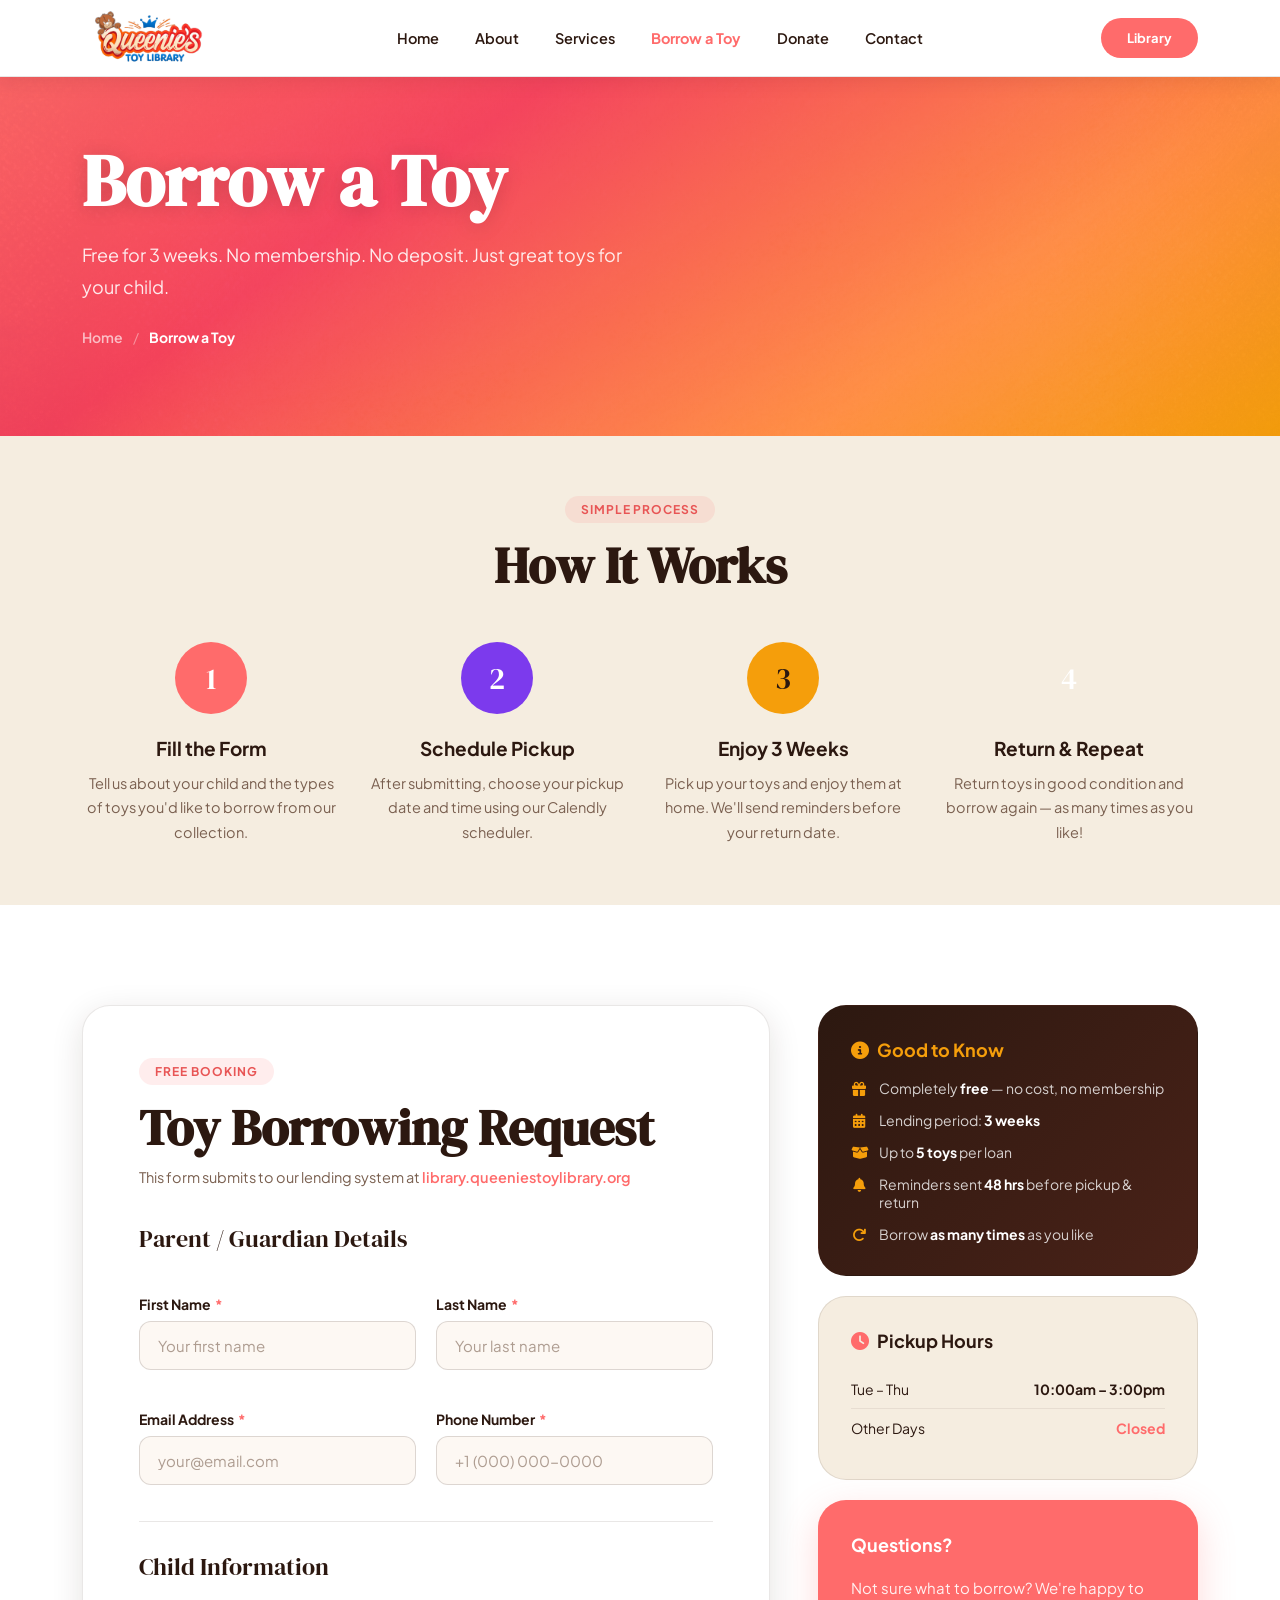
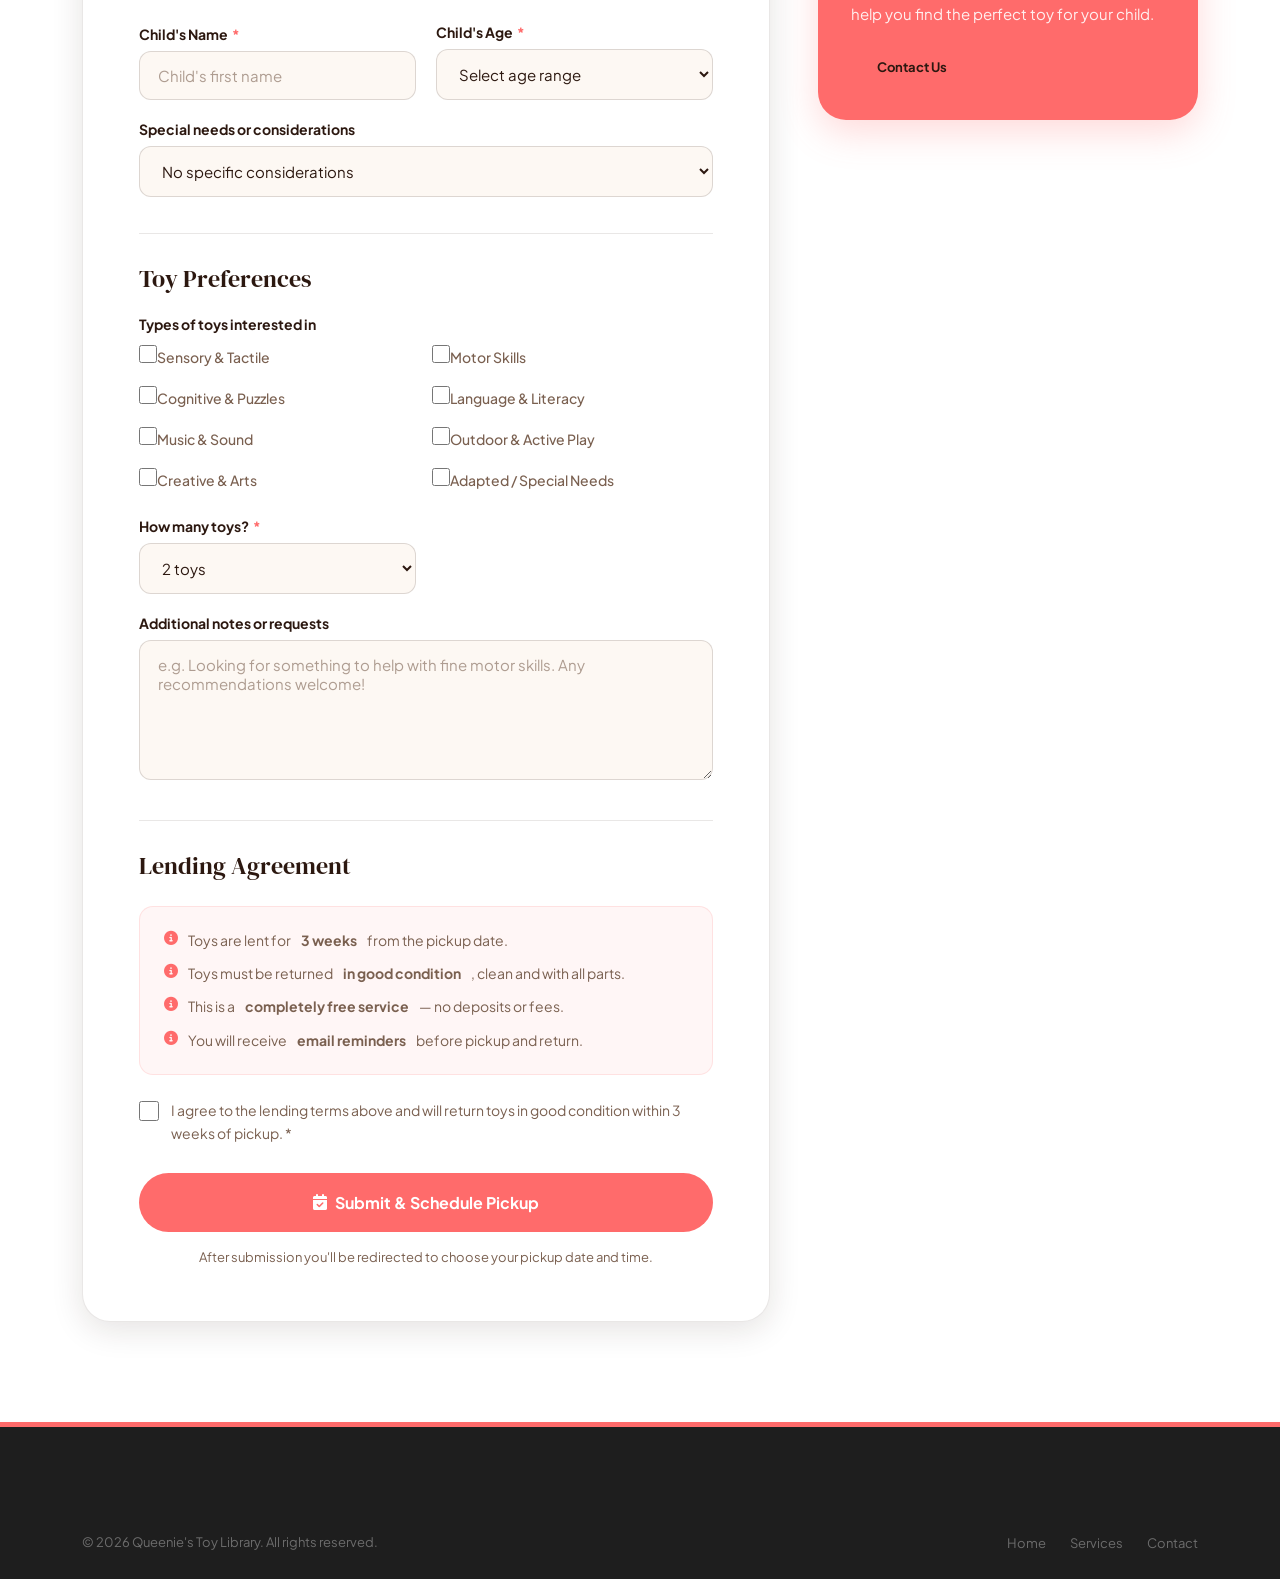
==== pages/borrow.html @ 1e88a16b "Folder changed" ====
<!DOCTYPE html>
<html lang="en">
<head>
<meta charset="UTF-8"><meta name="viewport" content="width=device-width, initial-scale=1.0">
<title>Borrow a Toy — Queenie's Toy Library</title>
<link rel="icon" href="../images/logo.png">
<link rel="stylesheet" href="https://cdnjs.cloudflare.com/ajax/libs/font-awesome/6.4.0/css/all.min.css">
<link rel="stylesheet" href="../css/style.css">
</head>
<body>
<div id="preloader"><img src="../images/logo.png" alt=""><div class="preloader-bar"><div class="preloader-fill"></div></div></div>
<nav class="nav" id="nav"><div class="container"><div class="nav-inner">
  <a href="../index.html" class="nav-logo"><img src="../images/logo.png" alt="Queenie's Toy Library" class="dark"></a>
  <div class="nav-links"><a href="../index.html">Home</a><a href="about.html">About</a><a href="services.html">Services</a><a href="borrow.html" class="active">Borrow a Toy</a><a href="donate.html">Donate</a><a href="contact.html">Contact</a></div>
  <div class="nav-cta"><a href="https://library.queeniestoylibrary.org" class="btn btn-coral btn-sm">Library</a></div>
  <div class="hamburger" id="ham"><span></span><span></span><span></span></div>
</div></div></nav>
<div class="mobile-nav" id="mobileNav"><button class="mobile-close" id="mClose">&times;</button><a href="../index.html">Home</a><a href="about.html">About</a><a href="services.html">Services</a><a href="donate.html">Donate</a><a href="contact.html">Contact</a><div class="mobile-cta"><a href="https://library.queeniestoylibrary.org" class="btn btn-coral" style="width:100%;justify-content:center;">Library</a></div></div>

<section class="page-hero">
  <div class="container page-hero-inner">
    <h1>Borrow a Toy</h1>
    <p>Free for 3 weeks. No membership. No deposit. Just great toys for your child.</p>
    <div class="breadcrumb"><a href="../index.html">Home</a><span>/</span><span class="current">Borrow a Toy</span></div>
  </div>
</section>

<!-- How it works -->
<section class="section--sm section-cream2">
  <div class="container">
    <div class="section-header center fade-up" style="margin-bottom:48px;">
      <span class="section-eyebrow"><span class="pill pill-coral">Simple Process</span></span>
      <h2 class="section-title">How It Works</h2>
    </div>
    <div class="hiw-grid">
      <div class="hiw-step fade-up"><div class="hiw-num" style="background:var(--coral);">1</div><h4>Fill the Form</h4><p>Tell us about your child and the types of toys you'd like to borrow from our collection.</p></div>
      <div class="hiw-step fade-up" style="transition-delay:.08s"><div class="hiw-num" style="background:#7C3AED;">2</div><h4>Schedule Pickup</h4><p>After submitting, choose your pickup date and time using our Calendly scheduler.</p></div>
      <div class="hiw-step fade-up" style="transition-delay:.16s"><div class="hiw-num" style="background:var(--amber);color:var(--plum);">3</div><h4>Enjoy 3 Weeks</h4><p>Pick up your toys and enjoy them at home. We'll send reminders before your return date.</p></div>
      <div class="hiw-step fade-up" style="transition-delay:.24s"><div class="hiw-num" style="background:var(--plum);">4</div><h4>Return &amp; Repeat</h4><p>Return toys in good condition and borrow again — as many times as you like!</p></div>
    </div>
  </div>
</section>

<!-- Form -->
<section class="section section-white">
  <div class="container">
    <div class="form-wrapper">
      <div class="form-card fade-up">
        <span class="section-eyebrow"><span class="pill pill-coral">Free Booking</span></span>
        <h2 class="section-title" style="margin-bottom:8px;">Toy Borrowing Request</h2>
        <p style="color:var(--muted);font-size:1.45rem;margin-bottom:32px;">This form submits to our lending system at <a href="https://library.queeniestoylibrary.org" style="color:var(--coral);font-weight:600;">library.queeniestoylibrary.org</a></p>

        <form action="https://library.queeniestoylibrary.org/booking.php" method="POST">
          <input type="hidden" name="form_type" value="borrow">

          <div class="form-section-title">Parent / Guardian Details</div>
          <div class="form-row">
            <div class="form-group"><label>First Name <span class="req">*</span></label><input type="text" name="first_name" placeholder="Your first name" required></div>
            <div class="form-group"><label>Last Name <span class="req">*</span></label><input type="text" name="last_name" placeholder="Your last name" required></div>
          </div>
          <div class="form-row" style="margin-top:20px;">
            <div class="form-group"><label>Email Address <span class="req">*</span></label><input type="email" name="email" placeholder="your@email.com" required></div>
            <div class="form-group"><label>Phone Number <span class="req">*</span></label><input type="tel" name="phone" placeholder="+1 (000) 000-0000" required></div>
          </div>

          <div class="form-section-title">Child Information</div>
          <div class="form-row">
            <div class="form-group"><label>Child's Name <span class="req">*</span></label><input type="text" name="child_name" placeholder="Child's first name" required></div>
            <div class="form-group"><label>Child's Age <span class="req">*</span></label>
              <select name="child_age" required>
                <option value="">Select age range</option>
                <option>0 – 12 months</option><option>1 – 2 years</option><option>2 – 3 years</option>
                <option>3 – 5 years</option><option>5 – 7 years</option><option>7 – 10 years</option><option>10+ years</option>
              </select>
            </div>
          </div>
          <div class="form-group" style="margin-top:20px;"><label>Special needs or considerations</label>
            <select name="special_needs">
              <option>No specific considerations</option><option>Developmental delay</option>
              <option>Sensory processing needs</option><option>Physical disability</option>
              <option>Autism spectrum</option><option>Other (describe in notes)</option>
            </select>
          </div>

          <div class="form-section-title">Toy Preferences</div>
          <div class="form-group"><label>Types of toys interested in</label>
            <div class="check-grid" style="margin-top:12px;">
              <label class="check-opt"><input type="checkbox" name="toy_types[]" value="sensory"><span>Sensory &amp; Tactile</span></label>
              <label class="check-opt"><input type="checkbox" name="toy_types[]" value="motor"><span>Motor Skills</span></label>
              <label class="check-opt"><input type="checkbox" name="toy_types[]" value="cognitive"><span>Cognitive &amp; Puzzles</span></label>
              <label class="check-opt"><input type="checkbox" name="toy_types[]" value="language"><span>Language &amp; Literacy</span></label>
              <label class="check-opt"><input type="checkbox" name="toy_types[]" value="music"><span>Music &amp; Sound</span></label>
              <label class="check-opt"><input type="checkbox" name="toy_types[]" value="outdoor"><span>Outdoor &amp; Active Play</span></label>
              <label class="check-opt"><input type="checkbox" name="toy_types[]" value="creative"><span>Creative &amp; Arts</span></label>
              <label class="check-opt"><input type="checkbox" name="toy_types[]" value="adapted"><span>Adapted / Special Needs</span></label>
            </div>
          </div>
          <div class="form-row" style="margin-top:20px;">
            <div class="form-group"><label>How many toys? <span class="req">*</span></label>
              <select name="toy_count" required>
                <option value="1">1 toy</option><option value="2" selected>2 toys</option>
                <option value="3">3 toys</option><option value="4">4 toys</option><option value="5">5 toys (max)</option>
              </select>
            </div>
          </div>
          <div class="form-group" style="margin-top:20px;"><label>Additional notes or requests</label>
            <textarea name="notes" placeholder="e.g. Looking for something to help with fine motor skills. Any recommendations welcome!"></textarea>
          </div>

          <div class="form-section-title">Lending Agreement</div>
          <div class="terms-notice">
            <ul>
              <li><i class="fas fa-info-circle"></i>Toys are lent for <strong>3 weeks</strong> from the pickup date.</li>
              <li><i class="fas fa-info-circle"></i>Toys must be returned <strong>in good condition</strong>, clean and with all parts.</li>
              <li><i class="fas fa-info-circle"></i>This is a <strong>completely free service</strong> — no deposits or fees.</li>
              <li><i class="fas fa-info-circle"></i>You will receive <strong>email reminders</strong> before pickup and return.</li>
            </ul>
          </div>
          <label class="agree-wrap"><input type="checkbox" required><span>I agree to the lending terms above and will return toys in good condition within 3 weeks of pickup. <span class="req">*</span></span></label>
          <button type="submit" class="btn btn-coral form-submit"><i class="fas fa-calendar-check"></i> Submit &amp; Schedule Pickup</button>
          <p class="form-note">After submission you'll be redirected to choose your pickup date and time.</p>
        </form>
      </div>

      <!-- Sidebar -->
      <div class="sidebar-stack fade-up" style="transition-delay:.15s;">
        <div class="sidebar-widget dark">
          <h4><i class="fas fa-info-circle" style="margin-right:8px;"></i>Good to Know</h4>
          <ul class="info-rows dark">
            <li><i class="fas fa-gift"></i><span>Completely <strong>free</strong> — no cost, no membership</span></li>
            <li><i class="fas fa-calendar-alt"></i><span>Lending period: <strong>3 weeks</strong></span></li>
            <li><i class="fas fa-box-open"></i><span>Up to <strong>5 toys</strong> per loan</span></li>
            <li><i class="fas fa-bell"></i><span>Reminders sent <strong>48 hrs</strong> before pickup &amp; return</span></li>
            <li><i class="fas fa-redo"></i><span>Borrow <strong>as many times</strong> as you like</span></li>
          </ul>
        </div>
        <div class="sidebar-widget cream">
          <h4 style="color:var(--plum);"><i class="fas fa-clock" style="color:var(--coral);margin-right:8px;"></i>Pickup Hours</h4>
          <ul class="hours-rows">
            <li><span>Tue – Thu</span><span class="val">10:00am – 3:00pm</span></li>
            
            <li><span>Other Days</span><span class="closed">Closed</span></li>
          </ul>
        </div>
        <div class="sidebar-widget coral">
          <h4>Questions?</h4>
          <p>Not sure what to borrow? We're happy to help you find the perfect toy for your child.</p>
          <a href="contact.html" class="btn btn-plum btn-sm">Contact Us</a>
        </div>
      </div>
    </div>
  </div>
</section>

<footer class="footer"><div class="container"><div class="footer-bottom"><p>&copy; 2026 Queenie's Toy Library. All rights reserved.</p><div class="footer-bottom-links"><a href="../index.html">Home</a><a href="services.html">Services</a><a href="contact.html">Contact</a></div></div></div></footer>
<div id="btt"><i class="fas fa-arrow-up"></i></div>
<script src="../js/jquery.min.js"></script>
<script>
  window.addEventListener('load',()=>{setTimeout(()=>{document.getElementById('preloader').classList.add('done');},800);});
  const nav=document.getElementById('nav');window.addEventListener('scroll',()=>{nav.classList.toggle('scrolled',window.scrollY>60);document.getElementById('btt').classList.toggle('show',window.scrollY>500);});
  document.getElementById('ham').addEventListener('click',()=>document.getElementById('mobileNav').classList.add('open'));
  document.getElementById('mClose').addEventListener('click',()=>document.getElementById('mobileNav').classList.remove('open'));
  document.getElementById('btt').addEventListener('click',()=>window.scrollTo({top:0,behavior:'smooth'}));
  const obs=new IntersectionObserver(e=>e.forEach(x=>{if(x.isIntersecting)x.target.classList.add('visible');}),{threshold:.12});
  document.querySelectorAll('.fade-up').forEach(el=>obs.observe(el));
</script>
</body></html>
---- css/style.css ----
@import url('https://fonts.googleapis.com/css2?family=DM+Serif+Display:ital@0;1&family=Plus+Jakarta+Sans:wght@400;500;600;700;800&display=swap');

/* ── Variables ── */
:root {
  --cream:   #FDF8F3;
  --cream2:  #F5EDE0;
  --dark:    #2C1810;      /* warm dark brown — replaces cold plum everywhere */
  --dark2:   #3D2314;
  --coral:   #FF6B6B;
  --coral2:  #E85555;
  --amber:   #F59E0B;
  --sage:    #10B981;
  --rose:    #F43F5E;
  --muted:   #7A6050;
  --border:  rgba(44,24,16,0.10);
  --white:   #ffffff;
  --shadow-sm: 0 2px 12px rgba(44,24,16,0.08);
  --shadow:    0 8px 32px rgba(44,24,16,0.12);
  --shadow-lg: 0 20px 60px rgba(44,24,16,0.18);
  --radius:  16px;
  --radius-lg: 28px;
}

/* ── Reset ── */
*, *::before, *::after { box-sizing: border-box; margin: 0; padding: 0; }
html { font-size: 62.5%; scroll-behavior: smooth; }
body {
  font-family: 'Plus Jakarta Sans', sans-serif;
  font-size: 1.6rem;
  color: var(--dark);
  background: var(--cream);
  overflow-x: hidden;
  -webkit-font-smoothing: antialiased;
}
img { max-width: 100%; display: block; }
a { text-decoration: none; color: inherit; transition: all .25s ease; }
ul { list-style: none; }
button { font-family: inherit; cursor: pointer; border: none; }

/* ── Layout ── */
.container { max-width: 1180px; margin: 0 auto; padding: 0 32px; }
.container--wide { max-width: 1380px; margin: 0 auto; padding: 0 40px; }

/* ── Typography ── */
.display { font-family: 'DM Serif Display', serif; }
h1,h2,h3 { font-family: 'DM Serif Display', serif; line-height: 1.15; }
h1 { font-size: clamp(4rem, 6vw, 7.2rem); }
h2 { font-size: clamp(3rem, 4vw, 5rem); }
h3 { font-size: clamp(2.2rem, 3vw, 3.2rem); }
h4 { font-size: 2rem; font-weight: 700; line-height: 1.3; }
h5 { font-size: 1.7rem; font-weight: 700; }
p { line-height: 1.8; }

/* ── Buttons ── */
.btn {
  display: inline-flex; align-items: center; gap: 8px;
  padding: 15px 34px; border-radius: 100px;
  font-family: 'Plus Jakarta Sans', sans-serif;
  font-weight: 700; font-size: 1.5rem;
  transition: all .3s cubic-bezier(.34,1.56,.64,1);
  cursor: pointer; border: 2px solid transparent;
  white-space: nowrap;
}
.btn-coral  { background: var(--coral); color: #fff; }
.btn-coral:hover  { background: var(--coral2); transform: translateY(-3px); box-shadow: 0 12px 32px rgba(255,107,107,.35); color: #fff; }
.btn-dark   { background: var(--dark); color: #fff; }
.btn-dark:hover   { background: var(--dark2); transform: translateY(-3px); box-shadow: 0 12px 32px rgba(44,24,16,.3); color: #fff; }
.btn-ghost  { background: transparent; color: var(--dark); border-color: var(--dark); }
.btn-ghost:hover  { background: var(--dark); color: #fff; transform: translateY(-3px); }
.btn-ghost-white { background: transparent; color: #fff; border-color: rgba(255,255,255,.6); }
.btn-ghost-white:hover { background: rgba(255,255,255,.15); transform: translateY(-2px); color: #fff; }
.btn-ghost-dark  { background: transparent; color: var(--dark); border-color: rgba(44,24,16,.4); }
.btn-ghost-dark:hover  { background: var(--dark); color: #fff; transform: translateY(-2px); }
.btn-amber  { background: var(--amber); color: var(--dark); }
.btn-amber:hover  { background: #D97706; transform: translateY(-3px); box-shadow: 0 12px 32px rgba(245,158,11,.35); color: var(--dark); }
.btn-white  { background: #fff; color: var(--coral); }
.btn-white:hover  { background: var(--cream); transform: translateY(-3px); box-shadow: 0 12px 32px rgba(0,0,0,.15); color: var(--coral2); }
.btn-lg { padding: 18px 44px; font-size: 1.7rem; }
.btn-sm { padding: 10px 24px; font-size: 1.3rem; }

/* ── Pill labels ── */
.pill {
  display: inline-flex; align-items: center; gap: 6px;
  padding: 6px 16px; border-radius: 100px;
  font-size: 1.2rem; font-weight: 700;
  letter-spacing: .08em; text-transform: uppercase;
}
.pill-coral { background: rgba(255,107,107,.12); color: var(--coral2); }
.pill-amber { background: rgba(245,158,11,.12); color: #B45309; }
.pill-sage  { background: rgba(16,185,129,.12); color: #047857; }
.pill-dark  { background: rgba(44,24,16,.08); color: var(--dark); }

/* ── Section spacing ── */
.section { padding: 100px 0; }
.section--sm { padding: 60px 0; }
.section--lg { padding: 130px 0; }
.section-cream  { background: var(--cream); }
.section-cream2 { background: var(--cream2); }
.section-white  { background: #fff; }
/* Warm gradient accent sections — replaces all cold dark sections */
.section-dark   { background: linear-gradient(135deg, #2C1810 0%, #4A2218 100%); }
.section-warm   { background: linear-gradient(135deg, #FF6B6B 0%, #F43F5E 40%, #FF8C42 100%); }
.section-amber-warm { background: linear-gradient(135deg, #F59E0B 0%, #EF6C00 100%); }

/* ── Section header ── */
.section-header { margin-bottom: 64px; }
.section-header.center { text-align: center; }
.section-header.center .section-sub { margin: 0 auto; }
.section-eyebrow { display: block; margin-bottom: 14px; }
.section-title { color: var(--dark); margin-bottom: 18px; }
.section-title.white { color: #fff; }
.section-sub { font-size: 1.7rem; color: var(--muted); line-height: 1.8; max-width: 580px; }
.section-sub.white { color: rgba(255,255,255,.78); }

/* ── Preloader — warm coral ── */
#preloader {
  position: fixed; inset: 0;
  background: #fff;
  display: flex; flex-direction: column; align-items: center; justify-content: center;
  z-index: 99999; transition: opacity .6s ease .2s, visibility .6s ease .2s;
}
#preloader.done { opacity: 0; visibility: hidden; }
#preloader img { width: 240px; height: auto; margin-bottom: 28px; }
.preloader-bar { width: 180px; height: 4px; background: rgba(255,107,107,.2); border-radius: 4px; overflow: hidden; }
.preloader-fill { height: 100%; background: var(--coral); border-radius: 4px; animation: fillbar .9s ease forwards; }
@keyframes fillbar { from { width: 0% } to { width: 100% } }

/* ── Navigation ── */
.nav {
  position: fixed; top: 0; left: 0; width: 100%; z-index: 9000;
  padding: 0;
  background: #fff;
  box-shadow: 0 2px 20px rgba(44,24,16,.10);
  border-bottom: 1px solid var(--border);
  transition: all .35s ease;
}
.nav.scrolled {
  box-shadow: 0 4px 30px rgba(44,24,16,.14);
}
.nav-inner {
  display: flex; align-items: center; justify-content: space-between;
  height: 76px;
}
/* Logo — always show the real coloured logo, never invert */
.nav-logo img { height: 72px; width: auto; display: block; }
.nav-logo img.light { display: none; }
.nav-links { display: flex; align-items: center; gap: 4px; }
.nav-links a {
  padding: 9px 16px; border-radius: 10px;
  font-weight: 600; font-size: 1.45rem;
  color: var(--dark); transition: all .2s;
}
.nav-links a:hover { background: rgba(44,24,16,.06); color: var(--coral); }
.nav-links a.active { color: var(--coral); font-weight: 700; }
.nav-cta { display: flex; align-items: center; gap: 12px; }
.hamburger { display: none; flex-direction: column; gap: 5px; padding: 8px; cursor: pointer; }
.hamburger span { width: 24px; height: 2px; background: var(--dark); border-radius: 2px; display: block; transition: all .3s; }

/* ── Mobile menu — warm dark brown ── */
.mobile-nav {
  position: fixed; inset: 0;
  background: linear-gradient(160deg, #2C1810 0%, #4A2218 100%);
  z-index: 8999; display: flex; flex-direction: column;
  padding: 110px 40px 40px; gap: 4px; overflow-y: auto;
  transform: translateX(100%); transition: transform .4s cubic-bezier(.77,0,.175,1);
}
.mobile-nav.open { transform: translateX(0); }
.mobile-nav a {
  font-family: 'DM Serif Display', serif;
  font-size: 3.2rem; color: rgba(255,255,255,.8);
  padding: 12px 0; border-bottom: 1px solid rgba(255,255,255,.08);
}
.mobile-nav a:hover { color: #fff; padding-left: 8px; }
.mobile-nav .mobile-cta { margin-top: 28px; }
.mobile-close {
  position: absolute; top: 28px; right: 32px;
  background: rgba(255,255,255,.1); border: none;
  color: #fff; width: 48px; height: 48px; border-radius: 50%;
  font-size: 2.4rem; display: flex; align-items: center; justify-content: center;
  cursor: pointer; transition: background .2s;
}
.mobile-close:hover { background: rgba(255,255,255,.2); }

/* ── HERO — warm coral/rose gradient ── */
.hero {
  min-height: 100vh;
  background: linear-gradient(145deg, #FF6B6B 0%, #F43F5E 30%, #FF8C42 70%, #F59E0B 100%);
  position: relative; overflow: hidden;
  display: flex; align-items: center;
  padding: 76px 0 80px;
  min-height: calc(100vh);
}
.hero-bg {
  position: absolute; inset: 0;
  background: url('../images/hero-bg.jpg') center/cover no-repeat;
  opacity: .05;
}
.hero-shapes { position: absolute; inset: 0; pointer-events: none; overflow: hidden; }
.hero-blob {
  position: absolute; border-radius: 50%;
  filter: blur(80px); opacity: .3;
}
.hero-blob-1 { width: 600px; height: 600px; background: rgba(255,255,255,.4); top: -150px; right: -100px; animation: blobFloat 8s ease-in-out infinite; }
.hero-blob-2 { width: 400px; height: 400px; background: rgba(255,255,255,.25); bottom: -100px; left: 5%; animation: blobFloat 10s ease-in-out infinite reverse; }
.hero-blob-3 { width: 300px; height: 300px; background: rgba(244,63,94,.4); top: 30%; left: 30%; animation: blobFloat 12s ease-in-out infinite; }
@keyframes blobFloat { 0%,100%{transform:translate(0,0)} 50%{transform:translate(30px,-40px)} }
.hero-inner { display: grid; grid-template-columns: 1fr 1fr; gap: 80px; align-items: center; }
.hero-content { position: relative; z-index: 2; }
.hero-eyebrow { margin-bottom: 24px; }
.hero-eyebrow .pill { background: rgba(255,255,255,.25); color: #fff; border: 1px solid rgba(255,255,255,.4); }
.hero-title { color: #fff; margin-bottom: 24px; text-shadow: 0 2px 20px rgba(0,0,0,.15); }
.hero-title em { font-style: italic; color: #fff; opacity: .9; }
.hero-desc { color: rgba(255,255,255,.88); font-size: 1.8rem; line-height: 1.8; margin-bottom: 40px; max-width: 480px; }
.hero-actions { display: flex; gap: 16px; flex-wrap: wrap; margin-bottom: 52px; }
.hero-trust { display: flex; align-items: center; gap: 16px; }
.hero-trust-avatars { display: flex; }
.hero-trust-avatars span {
  width: 38px; height: 38px; border-radius: 50%; border: 2px solid rgba(255,255,255,.5);
  background: rgba(255,255,255,.3); display: flex; align-items: center; justify-content: center;
  font-size: 1.4rem; font-weight: 700; color: #fff; margin-left: -10px;
}
.hero-trust-avatars span:first-child { margin-left: 0; }
.hero-trust p { color: rgba(255,255,255,.85); font-size: 1.4rem; }
.hero-trust strong { color: #fff; font-weight: 800; }
.hero-visual { position: relative; z-index: 2; }
.hero-img-wrap {
  position: relative; border-radius: var(--radius-lg); overflow: hidden;
  box-shadow: 0 30px 80px rgba(0,0,0,.25); height: 580px;
}
.hero-img-wrap img { width: 100%; height: 100%; object-fit: cover; }
.hero-card {
  position: absolute; background: #fff;
  border-radius: var(--radius); padding: 18px 22px;
  box-shadow: var(--shadow-lg);
}
.hero-card-1 { bottom: 40px; left: -40px; }
.hero-card-2 { top: 50px; right: -30px; background: rgba(255,255,255,.95); }
.hero-card .card-num { font-family: 'DM Serif Display', serif; font-size: 3.2rem; color: var(--coral); line-height: 1; }
.hero-card .card-label { font-size: 1.3rem; color: var(--muted); font-weight: 600; margin-top: 2px; }

/* ── Feature strip ── */
.feature-strip { background: #fff; padding: 0; }
.feature-strip-inner {
  display: grid; grid-template-columns: repeat(4, 1fr);
  border-top: 1px solid var(--border); border-bottom: 1px solid var(--border);
}
.feature-item {
  padding: 36px 32px; border-right: 1px solid var(--border);
  display: flex; align-items: flex-start; gap: 16px; transition: background .2s;
}
.feature-item:last-child { border-right: none; }
.feature-item:hover { background: rgba(255,107,107,.04); }
.feature-icon {
  width: 48px; height: 48px; border-radius: 12px; flex-shrink: 0;
  display: flex; align-items: center; justify-content: center; font-size: 2rem;
}
.feature-item h5 { font-size: 1.5rem; margin-bottom: 4px; }
.feature-item p { font-size: 1.3rem; color: var(--muted); line-height: 1.6; }

/* ── About ── */
.about-grid { display: grid; grid-template-columns: 1fr 1fr; gap: 80px; align-items: center; }
.about-imgs { position: relative; height: 560px; }
.about-img-main {
  position: absolute; top: 0; left: 0;
  width: 78%; height: 420px; object-fit: cover;
  border-radius: var(--radius-lg); box-shadow: var(--shadow-lg);
}
.about-img-sec {
  position: absolute; bottom: 0; right: 0;
  width: 55%; height: 280px; object-fit: cover;
  border-radius: var(--radius-lg); box-shadow: var(--shadow);
  border: 6px solid var(--cream);
}
.about-badge {
  position: absolute; top: 50%; left: 60%; transform: translate(-50%,-50%);
  background: var(--coral); color: #fff; border-radius: var(--radius);
  padding: 22px 28px; text-align: center;
  box-shadow: 0 12px 40px rgba(255,107,107,.4); z-index: 2;
}
.about-badge .n { font-family: 'DM Serif Display', serif; font-size: 4rem; line-height: 1; }
.about-badge .l { font-size: 1.3rem; opacity: .9; margin-top: 4px; }
.about-text p { font-size: 1.65rem; color: var(--muted); margin-bottom: 20px; }
.check-list { margin: 28px 0 40px; }
.check-list li {
  display: flex; align-items: flex-start; gap: 14px;
  font-size: 1.55rem; font-weight: 600; color: var(--dark);
  margin-bottom: 16px;
}
.check-list li .icon {
  width: 26px; height: 26px; border-radius: 50%; flex-shrink: 0;
  display: flex; align-items: center; justify-content: center;
  font-size: 1.1rem; color: #fff; margin-top: 1px;
}

/* ── Stats — warm gradient instead of cold dark ── */
.stats-grid { display: grid; grid-template-columns: repeat(4, 1fr); gap: 2px; }
.stat-card {
  padding: 52px 36px;
  background: linear-gradient(135deg, #FF6B6B 0%, #F43F5E 100%);
  text-align: center; position: relative; overflow: hidden;
  transition: filter .3s;
}
.stat-card:hover { filter: brightness(1.06); }
.stat-card:nth-child(1) { background: linear-gradient(135deg, #FF6B6B 0%, #F43F5E 100%); }
.stat-card:nth-child(2) { background: linear-gradient(135deg, #F59E0B 0%, #EF6C00 100%); }
.stat-card:nth-child(3) { background: linear-gradient(135deg, #10B981 0%, #059669 100%); }
.stat-card:nth-child(4) { background: linear-gradient(135deg, #2C1810 0%, #4A2218 100%); }
.stat-num { font-family: 'DM Serif Display', serif; font-size: 5.6rem; color: #fff; line-height: 1; margin-bottom: 8px; }
.stat-label { font-size: 1.5rem; color: rgba(255,255,255,.82); font-weight: 600; }

/* ── Services ── */
.services-grid { display: grid; grid-template-columns: repeat(3, 1fr); gap: 28px; }
/* Homepage uses 3 columns — 3x2 grid */
.home-services-grid { grid-template-columns: repeat(3, 1fr) !important; gap: 28px; }

/* View All CTA below the 3x2 grid */
.services-view-more {
  margin-top: 52px;
  text-align: center;
  padding: 40px 48px;
  background: #fff;
  border-radius: 24px;
  border: 1.5px dashed rgba(255,107,107,.35);
  display: flex;
  align-items: center;
  justify-content: space-between;
  gap: 24px;
  flex-wrap: wrap;
}
.services-view-more p {
  font-size: 1.7rem;
  color: var(--muted);
  margin: 0;
  text-align: left;
}
.services-view-more p strong {
  color: var(--coral);
  font-weight: 800;
}
.service-card {
  background: #fff; border-radius: var(--radius-lg); overflow: hidden;
  box-shadow: var(--shadow-sm); border: 1px solid var(--border);
  transition: all .35s cubic-bezier(.34,1.2,.64,1);
  position: relative; display: flex; flex-direction: column;
}
.service-card::after {
  content: ''; position: absolute; bottom: 0; left: 0; right: 0; height: 4px;
  background: var(--coral); transform: scaleX(0); transition: transform .3s ease;
  transform-origin: left;
}
.service-card:hover { transform: translateY(-7px); box-shadow: var(--shadow-lg); border-color: transparent; }
.service-card:hover::after { transform: scaleX(1); }
/* Image on top of each service card */
.svc-img-wrap { width: 100%; height: 180px; overflow: hidden; flex-shrink: 0; }
.svc-img-wrap img { width: 100%; height: 100%; object-fit: cover; transition: transform .5s ease; display: block; }
.service-card:hover .svc-img-wrap img { transform: scale(1.06); }
/* Card body */
.service-card .service-icon {
  width: 52px; height: 52px; border-radius: 14px;
  margin: 20px 20px 0;
  display: flex; align-items: center; justify-content: center;
  font-size: 2.2rem; color: #fff; flex-shrink: 0;
}
.service-card h4 { font-size: 1.8rem; margin: 14px 20px 10px; line-height: 1.3; }
.service-card p { font-size: 1.4rem; color: var(--muted); line-height: 1.7; margin: 0 20px 16px; flex: 1; }
.service-link { font-size: 1.35rem; font-weight: 700; display: inline-flex; align-items: center; gap: 6px; margin: 0 20px 20px; }
.service-link i { transition: transform .2s; }
.service-card:hover .service-link i { transform: translateX(4px); }
/* Services page cards — no image, classic layout */
.section-cream2.services-page .services-grid { grid-template-columns: repeat(3, 1fr); }
.services-page .service-card .svc-img-wrap { display: none; }
.services-page .service-card .service-icon { margin: 32px 32px 20px; width: 64px; height: 64px; font-size: 2.6rem; border-radius: 18px; }
.services-page .service-card h4 { font-size: 2.2rem; margin: 0 32px 12px; }
.services-page .service-card p { font-size: 1.5rem; margin: 0 32px 18px; }
.services-page .service-card .service-link { margin: 0 32px 32px; font-size: 1.4rem; }

/* ── Home Gallery Grid — clean 3x2 with bottom labels ── */
.home-gallery-grid {
  display: grid;
  grid-template-columns: repeat(3, 1fr);
  gap: 24px;
}
.hg-item {
  border-radius: var(--radius);
  overflow: hidden;
  box-shadow: var(--shadow-sm);
  border: 1px solid var(--border);
  background: #fff;
  transition: all .35s cubic-bezier(.34,1.2,.64,1);
}
.hg-item:hover { transform: translateY(-6px); box-shadow: var(--shadow-lg); }
.hg-img-wrap {
  width: 100%; height: 280px; overflow: hidden;
  position: relative;
}
.hg-img-wrap img {
  width: 100%; height: 100%; object-fit: cover;
  transition: transform .5s ease; display: block;
}
.hg-item:hover .hg-img-wrap img { transform: scale(1.05); }
.hg-label {
  padding: 16px 20px;
  font-family: 'Plus Jakarta Sans', sans-serif;
  font-weight: 700; font-size: 1.5rem;
  color: var(--dark);
  background: #fff;
  border-top: 1px solid var(--border);
}

/* ── Gallery masonry (keep for gallery page fallback) ── */
.gallery-masonry {
  display: grid; grid-template-columns: repeat(12, 1fr);
  grid-auto-rows: 80px; gap: 16px;
}
.gal-item { border-radius: var(--radius); overflow: hidden; position: relative; cursor: pointer; }
.gal-item img { width: 100%; height: 100%; object-fit: cover; transition: transform .5s ease; }
.gal-item:hover img { transform: scale(1.06); }
.gal-item .gal-overlay {
  position: absolute; inset: 0;
  background: linear-gradient(to top, rgba(44,24,16,.7) 0%, transparent 60%);
  opacity: 0; transition: opacity .3s;
  display: flex; align-items: flex-end; padding: 20px;
}
.gal-item:hover .gal-overlay { opacity: 1; }
.gal-item .gal-caption { color: #fff; font-weight: 600; font-size: 1.4rem; }
.gal-1  { grid-column: 1/5;  grid-row: 1/5; }
.gal-2  { grid-column: 5/9;  grid-row: 1/4; }
.gal-3  { grid-column: 9/13; grid-row: 1/5; }
.gal-4  { grid-column: 1/4;  grid-row: 5/9; }
.gal-5  { grid-column: 4/9;  grid-row: 4/9; }
.gal-6  { grid-column: 9/13; grid-row: 5/9; }
.gal-7  { grid-column: 1/5;  grid-row: 9/13; }
.gal-8  { grid-column: 5/9;  grid-row: 9/13; }
.gal-9  { grid-column: 9/13; grid-row: 9/13; }
.gal-10 { grid-column: 5/9;  grid-row: 4/5; }

/* ── Testimonials — warm amber/rose instead of dark ── */
.testi-wrap { position: relative; }
.testi-big-quote {
  font-family: 'DM Serif Display', serif;
  font-size: 18rem; color: rgba(255,255,255,.15);
  line-height: 1; position: absolute; top: -40px; left: -20px;
  pointer-events: none; user-select: none;
}
.testi-grid { display: grid; grid-template-columns: repeat(3, 1fr); gap: 28px; }
.testi-card {
  background: rgba(255,255,255,.12); border: 1px solid rgba(255,255,255,.2);
  border-radius: var(--radius-lg); padding: 40px 36px; transition: all .3s ease;
}
.testi-card:hover { background: rgba(255,255,255,.18); transform: translateY(-4px); }
.testi-card.featured {
  background: rgba(255,255,255,.95); border-color: transparent;
  box-shadow: 0 20px 60px rgba(0,0,0,.15);
}
.testi-card.featured .testi-text { color: var(--muted); }
.testi-card.featured .testi-name { color: var(--dark); }
.testi-card.featured .testi-role { color: var(--muted); }
.testi-card.featured .testi-stars { color: var(--amber); }
.testi-stars { color: rgba(255,255,255,.9); font-size: 1.6rem; margin-bottom: 20px; letter-spacing: 2px; }
.testi-text { font-size: 1.6rem; line-height: 1.85; color: rgba(255,255,255,.9); font-style: italic; margin-bottom: 30px; }
.testi-author { display: flex; align-items: center; gap: 14px; }
.testi-avatar {
  width: 50px; height: 50px; border-radius: 50%; flex-shrink: 0;
  display: flex; align-items: center; justify-content: center;
  font-family: 'DM Serif Display', serif; font-size: 2.2rem; color: #fff;
  background: rgba(255,255,255,.25);
}
.testi-name { font-weight: 700; font-size: 1.5rem; color: #fff; }
.testi-role { font-size: 1.3rem; color: rgba(255,255,255,.65); margin-top: 2px; }

/* ── CTA Banner ── */
.cta-banner {
  background: var(--coral); border-radius: 32px;
  padding: 70px 80px; position: relative; overflow: hidden;
}
.cta-banner::before {
  content: ''; position: absolute; width: 400px; height: 400px; border-radius: 50%;
  background: rgba(255,255,255,.08); right: -80px; top: -120px;
}
.cta-banner::after {
  content: ''; position: absolute; width: 250px; height: 250px; border-radius: 50%;
  background: rgba(255,255,255,.06); left: 10%; bottom: -80px;
}
.cta-banner-inner { display: flex; align-items: center; justify-content: space-between; gap: 40px; position: relative; z-index: 1; }
.cta-banner h2 { color: #fff; margin-bottom: 12px; }
.cta-banner p { color: rgba(255,255,255,.88); font-size: 1.7rem; }
.cta-banner-actions { display: flex; gap: 14px; flex-wrap: wrap; flex-shrink: 0; }

/* ── Page Hero — warm gradient ── */
.page-hero {
  padding: 140px 0 90px; position: relative; overflow: hidden;
  background: linear-gradient(145deg, #FF6B6B 0%, #F43F5E 35%, #FF8C42 75%, #F59E0B 100%);
}
.page-hero::before {
  content: ''; position: absolute; inset: 0;
  background: url('../images/hero-bg.jpg') center/cover no-repeat; opacity: .05;
}
.page-hero-inner { position: relative; z-index: 1; }
.page-hero h1 { color: #fff; margin-bottom: 16px; text-shadow: 0 2px 20px rgba(0,0,0,.15); }
.page-hero p { color: rgba(255,255,255,.88); font-size: 1.8rem; max-width: 560px; margin-bottom: 24px; }
.breadcrumb { display: flex; align-items: center; gap: 10px; }
.breadcrumb a { color: rgba(255,255,255,.65); font-size: 1.4rem; font-weight: 600; }
.breadcrumb a:hover { color: #fff; }
.breadcrumb span { color: rgba(255,255,255,.4); font-size: 1.4rem; }
.breadcrumb .current { color: #fff; font-size: 1.4rem; font-weight: 700; }

/* ── Forms ── */
.form-wrapper { display: grid; grid-template-columns: 1fr 380px; gap: 48px; align-items: start; }
.form-card {
  background: #fff; border-radius: var(--radius-lg); padding: 52px 56px;
  box-shadow: var(--shadow); border: 1px solid var(--border);
}
.form-section-title {
  font-family: 'DM Serif Display', serif; font-size: 2.4rem; color: var(--dark);
  margin: 36px 0 20px; padding-top: 28px; border-top: 1px solid var(--border);
}
.form-section-title:first-of-type { margin-top: 0; padding-top: 0; border-top: none; }
.form-row { display: grid; grid-template-columns: 1fr 1fr; gap: 20px; align-items: end; }
.form-row .form-group { display: flex; flex-direction: column; }
.form-row .form-group label { flex-shrink: 0; }
.form-row .form-group input { flex: 1; }
.form-group { margin-bottom: 0; }
.form-group + .form-group, .form-row + .form-group, .form-group + .form-row { margin-top: 20px; }
.form-group label { display: block; font-weight: 700; font-size: 1.4rem; color: var(--dark); margin-bottom: 8px; }
.form-group label .req { color: var(--coral); margin-left: 2px; }
.form-group input,
.form-group select,
.form-group textarea {
  width: 100%; padding: 14px 18px;
  border: 1.5px solid rgba(44,24,16,.15); border-radius: 12px;
  font-family: 'Plus Jakarta Sans', sans-serif; font-size: 1.5rem;
  color: var(--dark); background: var(--cream); outline: none; transition: all .25s;
}
.form-group input::placeholder, .form-group textarea::placeholder { color: var(--muted); opacity: .6; }
.form-group input:focus, .form-group select:focus, .form-group textarea:focus {
  border-color: var(--coral); background: #fff;
  box-shadow: 0 0 0 4px rgba(255,107,107,.10);
}
.form-group textarea { min-height: 140px; resize: vertical; }
.check-grid { display: grid; grid-template-columns: repeat(2, 1fr); gap: 12px; margin-top: 12px; }
.check-opt { display: flex; align-items: center; gap: 10px; cursor: pointer; }
.check-opt input[type="checkbox"] { width: 18px; height: 18px; accent-color: var(--coral); flex-shrink: 0; }
.check-opt span { font-size: 1.4rem; color: var(--muted); font-weight: 500; }
.agree-wrap { display: flex; align-items: flex-start; gap: 12px; margin-top: 24px; cursor: pointer; }
.agree-wrap input[type="checkbox"] { width: 20px; height: 20px; accent-color: var(--coral); flex-shrink: 0; margin-top: 2px; }
.agree-wrap span { font-size: 1.4rem; color: var(--muted); line-height: 1.65; }
.form-submit { width: 100%; margin-top: 28px; justify-content: center; font-size: 1.6rem; padding: 17px; }
.form-note { text-align: center; font-size: 1.3rem; color: var(--muted); margin-top: 14px; }
.terms-notice {
  background: rgba(255,107,107,.06); border: 1px solid rgba(255,107,107,.15);
  border-radius: 14px; padding: 22px 24px; margin-top: 24px;
}
.terms-notice li { display: flex; align-items: flex-start; gap: 10px; font-size: 1.4rem; color: var(--muted); margin-bottom: 10px; line-height: 1.65; }
.terms-notice li:last-child { margin-bottom: 0; }
.terms-notice li i { color: var(--coral); margin-top: 2px; flex-shrink: 0; }

/* ── Sidebar widgets ── */
.sidebar-stack { display: flex; flex-direction: column; gap: 20px; }
.sidebar-widget { border-radius: var(--radius-lg); padding: 32px; border: 1px solid var(--border); }
.sidebar-widget.dark { background: linear-gradient(135deg, #2C1810 0%, #4A2218 100%); border-color: transparent; }
.sidebar-widget.cream { background: var(--cream2); }
.sidebar-widget.coral { background: var(--coral); border-color: transparent; box-shadow: 0 12px 36px rgba(255,107,107,.25); }
.sidebar-widget h4 { font-size: 1.8rem; margin-bottom: 18px; }
.sidebar-widget.dark h4 { color: var(--amber); }
.sidebar-widget.coral h4 { color: #fff; }
.info-rows li { display: flex; align-items: flex-start; gap: 12px; font-size: 1.4rem; margin-bottom: 14px; }
.info-rows li:last-child { margin-bottom: 0; }
.info-rows li i { color: var(--coral); margin-top: 3px; flex-shrink: 0; width: 16px; text-align: center; }
.info-rows.dark li { color: rgba(255,255,255,.8); }
.info-rows.dark li i { color: var(--amber); }
.info-rows.dark li strong { color: #fff; }
.hours-rows li { display: flex; justify-content: space-between; font-size: 1.4rem; padding: 10px 0; border-bottom: 1px solid rgba(44,24,16,.07); }
.hours-rows li:last-child { border-bottom: none; }
.hours-rows .val { font-weight: 700; color: var(--dark); }
.hours-rows .closed { color: var(--coral); font-weight: 700; }
.hours-rows.dark li { color: rgba(255,255,255,.65); border-color: rgba(255,255,255,.08); }
.hours-rows.dark .val { color: #fff; }
.sidebar-widget.coral p { color: rgba(255,255,255,.9); font-size: 1.5rem; line-height: 1.75; margin-bottom: 20px; }

/* ── How it works ── */
.hiw-grid { display: grid; grid-template-columns: repeat(4, 1fr); gap: 28px; text-align: center; }
.hiw-num {
  width: 72px; height: 72px; border-radius: 50%;
  display: flex; align-items: center; justify-content: center; margin: 0 auto 22px;
  font-family: 'DM Serif Display', serif; font-size: 3rem; color: #fff;
}
.hiw-step h4 { font-size: 1.9rem; margin-bottom: 10px; }
.hiw-step p { font-size: 1.45rem; color: var(--muted); line-height: 1.7; }

/* ── Contact cards ── */
.contact-cards { display: grid; grid-template-columns: repeat(4, 1fr); gap: 20px; margin-bottom: 64px; }
.contact-card {
  background: #fff; border-radius: var(--radius-lg); padding: 32px 26px;
  text-align: center; box-shadow: var(--shadow-sm); border: 1px solid var(--border);
  transition: all .3s ease;
}
.contact-card:hover { transform: translateY(-5px); box-shadow: var(--shadow); }
.contact-card.featured { background: linear-gradient(135deg, var(--coral) 0%, #F43F5E 100%); border-color: transparent; }
.cc-icon { width: 64px; height: 64px; border-radius: 18px; margin: 0 auto 18px; display: flex; align-items: center; justify-content: center; font-size: 2.4rem; color: #fff; }
.contact-card h4 { font-size: 1.8rem; margin-bottom: 8px; }
.contact-card.featured h4 { color: #fff; }
.contact-card p, .contact-card a { font-size: 1.45rem; color: var(--muted); line-height: 1.65; }
.contact-card.featured p, .contact-card.featured a { color: rgba(255,255,255,.88); }
.contact-card a:hover { color: var(--coral); }
.contact-card.featured a:hover { color: #fff; }
.social-links { display: flex; justify-content: center; gap: 10px; margin-top: 10px; }
.social-btn { width: 40px; height: 40px; border-radius: 50%; background: var(--coral); display: flex; align-items: center; justify-content: center; color: #fff; font-size: 1.5rem; transition: all .25s; }
.social-btn:hover { background: var(--dark); transform: translateY(-2px); color: #fff; }
.quick-links { display: flex; flex-direction: column; gap: 14px; }
.quick-link-item { display: flex; align-items: center; gap: 18px; background: var(--cream2); border-radius: var(--radius); padding: 18px 22px; border: 1.5px solid transparent; transition: all .3s; }
.quick-link-item:hover { border-color: var(--coral); background: #fff; transform: translateX(4px); }
.ql-icon { width: 48px; height: 48px; border-radius: 12px; display: flex; align-items: center; justify-content: center; font-size: 2rem; color: #fff; flex-shrink: 0; }
.quick-link-item h5 { font-size: 1.6rem; margin-bottom: 2px; }
.quick-link-item p { font-size: 1.3rem; color: var(--muted); margin: 0; }

/* ── Support cards ── */
.support-grid { display: grid; grid-template-columns: repeat(3, 1fr); gap: 28px; }
.support-card { background: #fff; border-radius: var(--radius-lg); padding: 40px 36px; box-shadow: var(--shadow-sm); border: 1px solid var(--border); transition: all .3s ease; }
.support-card:hover { transform: translateY(-6px); box-shadow: var(--shadow-lg); }
.support-card.dark { background: linear-gradient(135deg, #2C1810 0%, #4A2218 100%); border-color: transparent; }
.support-icon { width: 72px; height: 72px; border-radius: 20px; display: flex; align-items: center; justify-content: center; font-size: 3rem; color: #fff; margin-bottom: 24px; }
.support-card h3 { font-size: 2.8rem; margin-bottom: 14px; }
.support-card.dark h3 { color: #fff; }
.support-card p { font-size: 1.55rem; color: var(--muted); line-height: 1.8; margin-bottom: 24px; }
.support-card.dark p { color: rgba(255,255,255,.72); }
.accept-list, .decline-list { background: rgba(44,24,16,.04); border-radius: 12px; padding: 18px 20px; margin-bottom: 24px; }
.support-card.dark .accept-list { background: rgba(255,255,255,.08); }
.accept-list p, .decline-list p { font-weight: 700; font-size: 1.4rem; margin-bottom: 12px; }
.support-card.dark .accept-list p { color: rgba(255,255,255,.9); }
.accept-list li, .decline-list li { display: flex; align-items: center; gap: 10px; font-size: 1.4rem; color: var(--muted); margin-bottom: 8px; }
.support-card.dark .accept-list li { color: rgba(255,255,255,.65); }

/* ── MVV cards ── */
.mvv-grid { display: grid; grid-template-columns: repeat(3, 1fr); gap: 28px; }
.mvv-card { border-radius: var(--radius-lg); padding: 44px 38px; }
.mvv-card.light { background: #fff; box-shadow: var(--shadow-sm); border: 1px solid var(--border); }
.mvv-card.dark  { background: linear-gradient(135deg, #2C1810 0%, #4A2218 100%); }
.mvv-icon { width: 72px; height: 72px; border-radius: 20px; display: flex; align-items: center; justify-content: center; font-size: 3rem; color: #fff; margin-bottom: 26px; }
.mvv-card h3 { font-size: 3rem; margin-bottom: 16px; }
.mvv-card.light h3 { color: var(--dark); }
.mvv-card.dark h3  { color: #fff; }
.mvv-card p { font-size: 1.55rem; line-height: 1.8; }
.mvv-card.light p { color: var(--muted); }
.mvv-card.dark p  { color: rgba(255,255,255,.75); }
.mvv-list li { display: flex; align-items: center; gap: 12px; font-size: 1.5rem; color: var(--muted); margin-bottom: 12px; font-weight: 600; }
.mvv-list li i { color: var(--coral); }

/* ── Team ── */
.team-grid { display: grid; grid-template-columns: repeat(3, 1fr); gap: 28px; }
.team-card { background: #fff; border-radius: var(--radius-lg); overflow: hidden; box-shadow: var(--shadow-sm); border: 1px solid var(--border); transition: all .35s ease; }
.team-card:hover { transform: translateY(-8px); box-shadow: var(--shadow-lg); }
.team-img { width: 100%; height: 280px; object-fit: cover; }
.team-placeholder { height: 280px; display: flex; align-items: center; justify-content: center; font-size: 6rem; color: rgba(255,255,255,.4); }
.team-body { padding: 28px 30px; }
.team-body h5 { font-size: 2rem; margin-bottom: 4px; }
.team-role { font-size: 1.25rem; font-weight: 700; text-transform: uppercase; letter-spacing: .08em; color: var(--coral); margin-bottom: 12px; }
.team-body p { font-size: 1.4rem; color: var(--muted); line-height: 1.7; }

/* ── Gallery page ── */
.gallery-grid-page { display: grid; grid-template-columns: repeat(3, 1fr); gap: 20px; }
.gallery-page-item { border-radius: var(--radius); overflow: hidden; position: relative; box-shadow: var(--shadow-sm); }
.gallery-page-item img { width: 100%; object-fit: cover; display: block; transition: transform .5s ease; }
.gallery-page-item:hover img { transform: scale(1.06); }
.gallery-page-item .gcap { position: absolute; bottom: 0; left: 0; right: 0; background: linear-gradient(transparent, rgba(44,24,16,.85)); padding: 30px 18px 16px; color: #fff; font-weight: 700; font-size: 1.5rem; }

/* ── Footer — clean charcoal, logo on white background ── */
.footer {
  background: #1E1E1E;
  padding: 80px 0 0;
  border-top: 5px solid var(--coral);
}
.footer-grid { display: grid; grid-template-columns: 2fr 1fr 1.4fr 1.4fr; gap: 48px; padding-bottom: 56px; border-bottom: 1px solid rgba(255,255,255,.09); }
/* Logo sits on a white rounded pill so it reads clearly on dark background */
.footer-logo-wrap {
  display: inline-block;
  background: #fff;
  border-radius: 14px;
  padding: 12px 20px;
  margin-bottom: 22px;
  box-shadow: 0 4px 16px rgba(0,0,0,.25);
}
.footer-logo-wrap img { height: 68px; width: auto; display: block; }
.footer-desc { color: rgba(255,255,255,.55); font-size: 1.45rem; line-height: 1.8; margin-bottom: 24px; }
.footer-socials { display: flex; gap: 10px; }
.footer-socials a { width: 40px; height: 40px; border-radius: 50%; background: rgba(255,255,255,.08); display: flex; align-items: center; justify-content: center; color: rgba(255,255,255,.7); font-size: 1.5rem; transition: all .25s; }
.footer-socials a:hover { background: var(--coral); color: #fff; }
.footer-col h5 { color: var(--amber); font-size: 1.4rem; text-transform: uppercase; letter-spacing: .1em; margin-bottom: 20px; }
.footer-links li { margin-bottom: 10px; }
.footer-links a { color: rgba(255,255,255,.55); font-size: 1.45rem; transition: color .2s; }
.footer-links a:hover { color: rgba(255,255,255,.9); }
.footer-hours li { display: flex; justify-content: space-between; font-size: 1.4rem; color: rgba(255,255,255,.55); padding: 8px 0; border-bottom: 1px solid rgba(255,255,255,.05); }
.footer-hours li:last-child { border-bottom: none; }
.footer-hours .v { color: rgba(255,255,255,.88); font-weight: 600; }
.footer-hours .c { color: var(--coral); font-weight: 600; }
.footer-contact li { display: flex; align-items: flex-start; gap: 12px; font-size: 1.45rem; color: rgba(255,255,255,.55); margin-bottom: 14px; }
.footer-contact li i { color: var(--coral); margin-top: 3px; flex-shrink: 0; }
.footer-contact a { color: rgba(255,255,255,.55); }
.footer-contact a:hover { color: rgba(255,255,255,.9); }
.footer-bottom { padding: 24px 0; display: flex; justify-content: space-between; align-items: center; flex-wrap: wrap; gap: 12px; }
.footer-bottom p { color: rgba(255,255,255,.35); font-size: 1.3rem; }
.footer-bottom-links { display: flex; gap: 24px; }
.footer-bottom-links a { color: rgba(255,255,255,.35); font-size: 1.3rem; }
.footer-bottom-links a:hover { color: rgba(255,255,255,.7); }

/* ── Back to top ── */
#btt { position: fixed; bottom: 32px; right: 32px; width: 48px; height: 48px; border-radius: 50%; background: var(--coral); color: #fff; display: flex; align-items: center; justify-content: center; font-size: 1.7rem; box-shadow: 0 6px 20px rgba(255,107,107,.4); opacity: 0; pointer-events: none; transition: all .3s cubic-bezier(.34,1.56,.64,1); z-index: 9000; cursor: pointer; }
#btt.show { opacity: 1; pointer-events: all; }
#btt:hover { transform: translateY(-4px) scale(1.1); background: var(--coral2); }

/* ── Scroll animations ── */
.fade-up { opacity: 0; transform: translateY(32px); transition: opacity .7s ease, transform .7s ease; }
.fade-up.visible { opacity: 1; transform: translateY(0); }

/* ── Responsive ── */
@media(max-width:1100px) {
  .hero-inner { gap: 48px; }
  .hero-card-1 { left: -10px; }
  .hero-card-2 { right: -10px; }
  .footer-grid { grid-template-columns: 1fr 1fr; }
  .contact-cards { grid-template-columns: repeat(2,1fr); }
  .form-wrapper { grid-template-columns: 1fr; }
  .form-wrapper .sidebar-stack { display: grid; grid-template-columns: repeat(3,1fr); }
}
@media(max-width:900px) {
  h1 { font-size: 4.2rem; }
  h2 { font-size: 3.2rem; }
  .hero-inner { grid-template-columns: 1fr; }
  .hero-visual { display: none; }
  .about-grid { grid-template-columns: 1fr; }
  .about-imgs { height: 340px; }
  .about-img-main { width: 100%; height: 340px; position: relative; }
  .about-img-sec, .about-badge { display: none; }
  .services-grid, .testi-grid, .mvv-grid, .team-grid, .support-grid { grid-template-columns: 1fr 1fr; }
  .home-services-grid { grid-template-columns: repeat(2, 1fr) !important; }
  .services-view-more { flex-direction: column; text-align: center; padding: 28px 24px; }
  .services-view-more p { text-align: center; }
  .stats-grid, .hiw-grid { grid-template-columns: repeat(2,1fr); }
  .gallery-masonry { display: grid; grid-template-columns: repeat(2,1fr); grid-auto-rows: auto; gap: 16px; }
  .home-gallery-grid { grid-template-columns: repeat(2, 1fr); }
  .gal-1,.gal-2,.gal-3,.gal-4,.gal-5,.gal-6,.gal-7,.gal-8,.gal-9,.gal-10 { grid-column: auto; grid-row: auto; }
  .gal-item { height: 220px !important; }
  .feature-strip-inner { grid-template-columns: repeat(2,1fr); }
  .cta-banner-inner { flex-direction: column; text-align: center; }
  .cta-banner { padding: 48px 36px; }
  .gallery-grid-page { grid-template-columns: 1fr 1fr; }
}
@media(max-width:640px) {
  html { font-size: 56.25%; }
  .container { padding: 0 20px; }
  .nav-links, .nav-cta { display: none; }
  .hamburger { display: flex; }
  .services-grid, .testi-grid, .mvv-grid, .team-grid, .support-grid, .hiw-grid, .contact-cards { grid-template-columns: 1fr; }
  .home-services-grid { grid-template-columns: 1fr !important; }
  .stats-grid { grid-template-columns: repeat(2,1fr); }
  .feature-strip-inner { grid-template-columns: 1fr; }
  .gallery-masonry { grid-template-columns: 1fr; }
  .home-gallery-grid { grid-template-columns: 1fr; }
  .gal-item { height: 240px !important; }
  .gallery-grid-page { grid-template-columns: 1fr; }
  .footer-grid { grid-template-columns: 1fr; }
  .footer-bottom { flex-direction: column; text-align: center; }
  .form-row { grid-template-columns: 1fr; }
  .check-grid { grid-template-columns: 1fr; }
  .form-card { padding: 30px 24px; }
  .cta-banner { padding: 40px 24px; }
  .form-wrapper .sidebar-stack { grid-template-columns: 1fr; }
  .section { padding: 70px 0; }
}
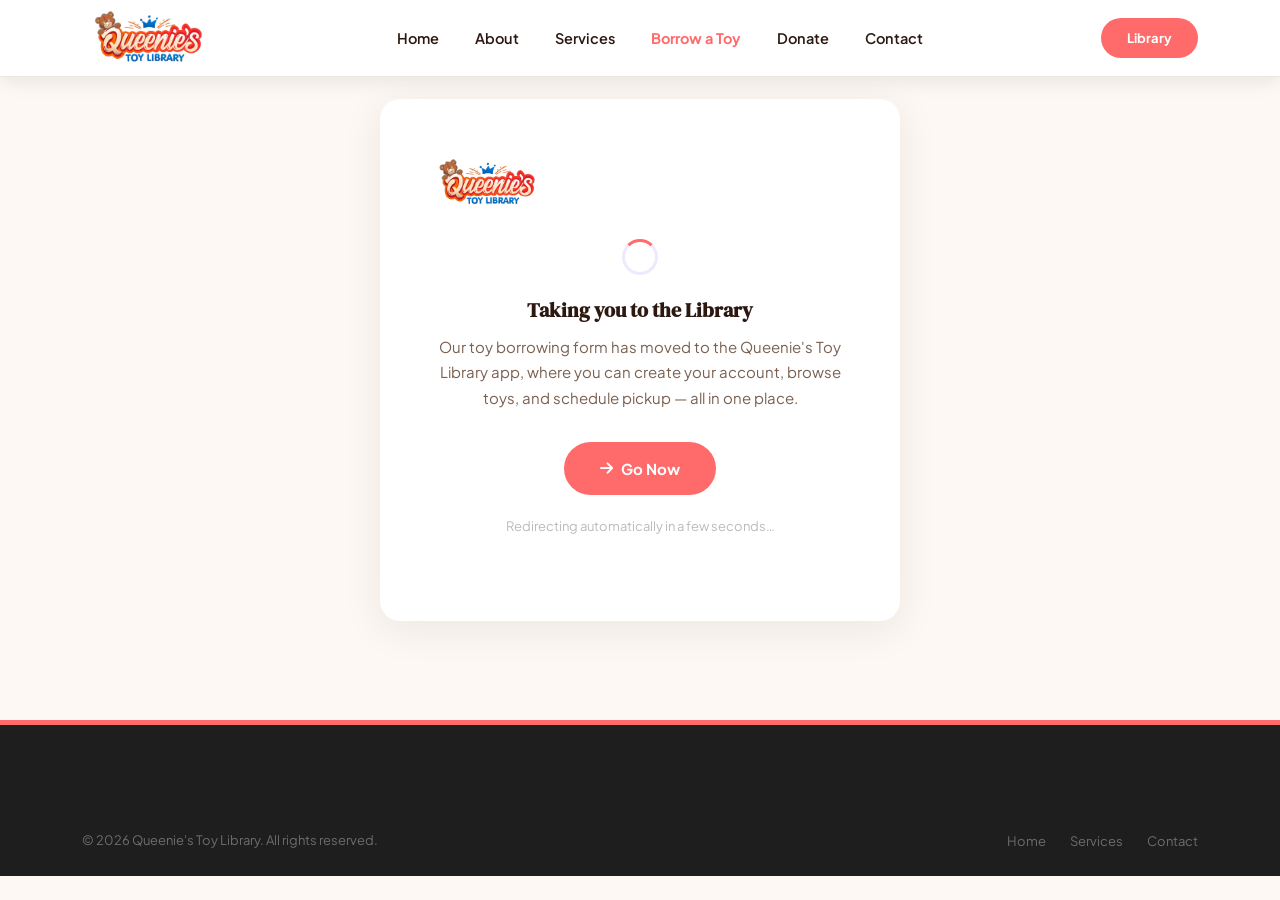
==== commit 1d7a213b: "Update borrow.html" ====
--- a/pages/borrow.html
+++ b/pages/borrow.html
@@ -1,14 +1,44 @@
 <!DOCTYPE html>
 <html lang="en">
 <head>
-<meta charset="UTF-8"><meta name="viewport" content="width=device-width, initial-scale=1.0">
+<meta charset="UTF-8">
+<meta name="viewport" content="width=device-width, initial-scale=1.0">
 <title>Borrow a Toy — Queenie's Toy Library</title>
 <link rel="icon" href="../images/logo.png">
+<meta http-equiv="refresh" content="4;url=https://library.queeniestoylibrary.org/register.php">
 <link rel="stylesheet" href="https://cdnjs.cloudflare.com/ajax/libs/font-awesome/6.4.0/css/all.min.css">
 <link rel="stylesheet" href="../css/style.css">
+<style>
+  .redirect-wrap {
+    min-height: 80vh;
+    display: flex;
+    align-items: center;
+    justify-content: center;
+    text-align: center;
+    padding: 60px 24px;
+  }
+  .redirect-card {
+    max-width: 520px;
+    background: #fff;
+    border-radius: 20px;
+    padding: 52px 48px;
+    box-shadow: 0 8px 40px rgba(44,24,16,.08);
+  }
+  .redirect-card img { height: 64px; margin-bottom: 24px; }
+  .redirect-card h1 { font-size: 2rem; color: var(--plum); margin-bottom: 12px; }
+  .redirect-card p  { color: var(--muted); font-size: 1.5rem; line-height: 1.7; margin-bottom: 32px; }
+  .redirect-spinner {
+    width: 36px; height: 36px;
+    border: 3px solid #f0e8ff;
+    border-top-color: var(--coral);
+    border-radius: 50%;
+    animation: spin .8s linear infinite;
+    margin: 0 auto 24px;
+  }
+  @keyframes spin { to { transform: rotate(360deg); } }
+</style>
 </head>
 <body>
-<div id="preloader"><img src="../images/logo.png" alt=""><div class="preloader-bar"><div class="preloader-fill"></div></div></div>
 <nav class="nav" id="nav"><div class="container"><div class="nav-inner">
   <a href="../index.html" class="nav-logo"><img src="../images/logo.png" alt="Queenie's Toy Library" class="dark"></a>
   <div class="nav-links"><a href="../index.html">Home</a><a href="about.html">About</a><a href="services.html">Services</a><a href="borrow.html" class="active">Borrow a Toy</a><a href="donate.html">Donate</a><a href="contact.html">Contact</a></div>
@@ -17,151 +47,27 @@
 </div></div></nav>
 <div class="mobile-nav" id="mobileNav"><button class="mobile-close" id="mClose">&times;</button><a href="../index.html">Home</a><a href="about.html">About</a><a href="services.html">Services</a><a href="donate.html">Donate</a><a href="contact.html">Contact</a><div class="mobile-cta"><a href="https://library.queeniestoylibrary.org" class="btn btn-coral" style="width:100%;justify-content:center;">Library</a></div></div>
 
-<section class="page-hero">
-  <div class="container page-hero-inner">
-    <h1>Borrow a Toy</h1>
-    <p>Free for 3 weeks. No membership. No deposit. Just great toys for your child.</p>
-    <div class="breadcrumb"><a href="../index.html">Home</a><span>/</span><span class="current">Borrow a Toy</span></div>
+<div class="redirect-wrap">
+  <div class="redirect-card fade-up visible">
+    <img src="../images/logo.png" alt="Queenie's Toy Library">
+    <div class="redirect-spinner"></div>
+    <h1>Taking you to the Library</h1>
+    <p>Our toy borrowing form has moved to the Queenie's Toy Library app, where you can create your account, browse toys, and schedule pickup — all in one place.</p>
+    <a href="https://library.queeniestoylibrary.org/register.php" class="btn btn-coral">
+      <i class="fas fa-arrow-right"></i> Go Now
+    </a>
+    <p style="margin-top:20px;font-size:1.3rem;color:#bbb;">Redirecting automatically in a few seconds…</p>
   </div>
-</section>
-
-<!-- How it works -->
-<section class="section--sm section-cream2">
-  <div class="container">
-    <div class="section-header center fade-up" style="margin-bottom:48px;">
-      <span class="section-eyebrow"><span class="pill pill-coral">Simple Process</span></span>
-      <h2 class="section-title">How It Works</h2>
-    </div>
-    <div class="hiw-grid">
-      <div class="hiw-step fade-up"><div class="hiw-num" style="background:var(--coral);">1</div><h4>Fill the Form</h4><p>Tell us about your child and the types of toys you'd like to borrow from our collection.</p></div>
-      <div class="hiw-step fade-up" style="transition-delay:.08s"><div class="hiw-num" style="background:#7C3AED;">2</div><h4>Schedule Pickup</h4><p>After submitting, choose your pickup date and time using our Calendly scheduler.</p></div>
-      <div class="hiw-step fade-up" style="transition-delay:.16s"><div class="hiw-num" style="background:var(--amber);color:var(--plum);">3</div><h4>Enjoy 3 Weeks</h4><p>Pick up your toys and enjoy them at home. We'll send reminders before your return date.</p></div>
-      <div class="hiw-step fade-up" style="transition-delay:.24s"><div class="hiw-num" style="background:var(--plum);">4</div><h4>Return &amp; Repeat</h4><p>Return toys in good condition and borrow again — as many times as you like!</p></div>
-    </div>
-  </div>
-</section>
-
-<!-- Form -->
-<section class="section section-white">
-  <div class="container">
-    <div class="form-wrapper">
-      <div class="form-card fade-up">
-        <span class="section-eyebrow"><span class="pill pill-coral">Free Booking</span></span>
-        <h2 class="section-title" style="margin-bottom:8px;">Toy Borrowing Request</h2>
-        <p style="color:var(--muted);font-size:1.45rem;margin-bottom:32px;">This form submits to our lending system at <a href="https://library.queeniestoylibrary.org" style="color:var(--coral);font-weight:600;">library.queeniestoylibrary.org</a></p>
-
-        <form action="https://library.queeniestoylibrary.org/booking.php" method="POST">
-          <input type="hidden" name="form_type" value="borrow">
-
-          <div class="form-section-title">Parent / Guardian Details</div>
-          <div class="form-row">
-            <div class="form-group"><label>First Name <span class="req">*</span></label><input type="text" name="first_name" placeholder="Your first name" required></div>
-            <div class="form-group"><label>Last Name <span class="req">*</span></label><input type="text" name="last_name" placeholder="Your last name" required></div>
-          </div>
-          <div class="form-row" style="margin-top:20px;">
-            <div class="form-group"><label>Email Address <span class="req">*</span></label><input type="email" name="email" placeholder="your@email.com" required></div>
-            <div class="form-group"><label>Phone Number <span class="req">*</span></label><input type="tel" name="phone" placeholder="+1 (000) 000-0000" required></div>
-          </div>
-
-          <div class="form-section-title">Child Information</div>
-          <div class="form-row">
-            <div class="form-group"><label>Child's Name <span class="req">*</span></label><input type="text" name="child_name" placeholder="Child's first name" required></div>
-            <div class="form-group"><label>Child's Age <span class="req">*</span></label>
-              <select name="child_age" required>
-                <option value="">Select age range</option>
-                <option>0 – 12 months</option><option>1 – 2 years</option><option>2 – 3 years</option>
-                <option>3 – 5 years</option><option>5 – 7 years</option><option>7 – 10 years</option><option>10+ years</option>
-              </select>
-            </div>
-          </div>
-          <div class="form-group" style="margin-top:20px;"><label>Special needs or considerations</label>
-            <select name="special_needs">
-              <option>No specific considerations</option><option>Developmental delay</option>
-              <option>Sensory processing needs</option><option>Physical disability</option>
-              <option>Autism spectrum</option><option>Other (describe in notes)</option>
-            </select>
-          </div>
-
-          <div class="form-section-title">Toy Preferences</div>
-          <div class="form-group"><label>Types of toys interested in</label>
-            <div class="check-grid" style="margin-top:12px;">
-              <label class="check-opt"><input type="checkbox" name="toy_types[]" value="sensory"><span>Sensory &amp; Tactile</span></label>
-              <label class="check-opt"><input type="checkbox" name="toy_types[]" value="motor"><span>Motor Skills</span></label>
-              <label class="check-opt"><input type="checkbox" name="toy_types[]" value="cognitive"><span>Cognitive &amp; Puzzles</span></label>
-              <label class="check-opt"><input type="checkbox" name="toy_types[]" value="language"><span>Language &amp; Literacy</span></label>
-              <label class="check-opt"><input type="checkbox" name="toy_types[]" value="music"><span>Music &amp; Sound</span></label>
-              <label class="check-opt"><input type="checkbox" name="toy_types[]" value="outdoor"><span>Outdoor &amp; Active Play</span></label>
-              <label class="check-opt"><input type="checkbox" name="toy_types[]" value="creative"><span>Creative &amp; Arts</span></label>
-              <label class="check-opt"><input type="checkbox" name="toy_types[]" value="adapted"><span>Adapted / Special Needs</span></label>
-            </div>
-          </div>
-          <div class="form-row" style="margin-top:20px;">
-            <div class="form-group"><label>How many toys? <span class="req">*</span></label>
-              <select name="toy_count" required>
-                <option value="1">1 toy</option><option value="2" selected>2 toys</option>
-                <option value="3">3 toys</option><option value="4">4 toys</option><option value="5">5 toys (max)</option>
-              </select>
-            </div>
-          </div>
-          <div class="form-group" style="margin-top:20px;"><label>Additional notes or requests</label>
-            <textarea name="notes" placeholder="e.g. Looking for something to help with fine motor skills. Any recommendations welcome!"></textarea>
-          </div>
-
-          <div class="form-section-title">Lending Agreement</div>
-          <div class="terms-notice">
-            <ul>
-              <li><i class="fas fa-info-circle"></i>Toys are lent for <strong>3 weeks</strong> from the pickup date.</li>
-              <li><i class="fas fa-info-circle"></i>Toys must be returned <strong>in good condition</strong>, clean and with all parts.</li>
-              <li><i class="fas fa-info-circle"></i>This is a <strong>completely free service</strong> — no deposits or fees.</li>
-              <li><i class="fas fa-info-circle"></i>You will receive <strong>email reminders</strong> before pickup and return.</li>
-            </ul>
-          </div>
-          <label class="agree-wrap"><input type="checkbox" required><span>I agree to the lending terms above and will return toys in good condition within 3 weeks of pickup. <span class="req">*</span></span></label>
-          <button type="submit" class="btn btn-coral form-submit"><i class="fas fa-calendar-check"></i> Submit &amp; Schedule Pickup</button>
-          <p class="form-note">After submission you'll be redirected to choose your pickup date and time.</p>
-        </form>
-      </div>
-
-      <!-- Sidebar -->
-      <div class="sidebar-stack fade-up" style="transition-delay:.15s;">
-        <div class="sidebar-widget dark">
-          <h4><i class="fas fa-info-circle" style="margin-right:8px;"></i>Good to Know</h4>
-          <ul class="info-rows dark">
-            <li><i class="fas fa-gift"></i><span>Completely <strong>free</strong> — no cost, no membership</span></li>
-            <li><i class="fas fa-calendar-alt"></i><span>Lending period: <strong>3 weeks</strong></span></li>
-            <li><i class="fas fa-box-open"></i><span>Up to <strong>5 toys</strong> per loan</span></li>
-            <li><i class="fas fa-bell"></i><span>Reminders sent <strong>48 hrs</strong> before pickup &amp; return</span></li>
-            <li><i class="fas fa-redo"></i><span>Borrow <strong>as many times</strong> as you like</span></li>
-          </ul>
-        </div>
-        <div class="sidebar-widget cream">
-          <h4 style="color:var(--plum);"><i class="fas fa-clock" style="color:var(--coral);margin-right:8px;"></i>Pickup Hours</h4>
-          <ul class="hours-rows">
-            <li><span>Tue – Thu</span><span class="val">10:00am – 3:00pm</span></li>
-            
-            <li><span>Other Days</span><span class="closed">Closed</span></li>
-          </ul>
-        </div>
-        <div class="sidebar-widget coral">
-          <h4>Questions?</h4>
-          <p>Not sure what to borrow? We're happy to help you find the perfect toy for your child.</p>
-          <a href="contact.html" class="btn btn-plum btn-sm">Contact Us</a>
-        </div>
-      </div>
-    </div>
-  </div>
-</section>
+</div>
 
 <footer class="footer"><div class="container"><div class="footer-bottom"><p>&copy; 2026 Queenie's Toy Library. All rights reserved.</p><div class="footer-bottom-links"><a href="../index.html">Home</a><a href="services.html">Services</a><a href="contact.html">Contact</a></div></div></div></footer>
-<div id="btt"><i class="fas fa-arrow-up"></i></div>
+
 <script src="../js/jquery.min.js"></script>
 <script>
-  window.addEventListener('load',()=>{setTimeout(()=>{document.getElementById('preloader').classList.add('done');},800);});
-  const nav=document.getElementById('nav');window.addEventListener('scroll',()=>{nav.classList.toggle('scrolled',window.scrollY>60);document.getElementById('btt').classList.toggle('show',window.scrollY>500);});
-  document.getElementById('ham').addEventListener('click',()=>document.getElementById('mobileNav').classList.add('open'));
-  document.getElementById('mClose').addEventListener('click',()=>document.getElementById('mobileNav').classList.remove('open'));
-  document.getElementById('btt').addEventListener('click',()=>window.scrollTo({top:0,behavior:'smooth'}));
-  const obs=new IntersectionObserver(e=>e.forEach(x=>{if(x.isIntersecting)x.target.classList.add('visible');}),{threshold:.12});
-  document.querySelectorAll('.fade-up').forEach(el=>obs.observe(el));
+  const nav = document.getElementById('nav');
+  window.addEventListener('scroll', () => nav.classList.toggle('scrolled', window.scrollY > 60));
+  document.getElementById('ham').addEventListener('click', () => document.getElementById('mobileNav').classList.add('open'));
+  document.getElementById('mClose').addEventListener('click', () => document.getElementById('mobileNav').classList.remove('open'));
 </script>
-</body></html>
+</body>
+</html>
